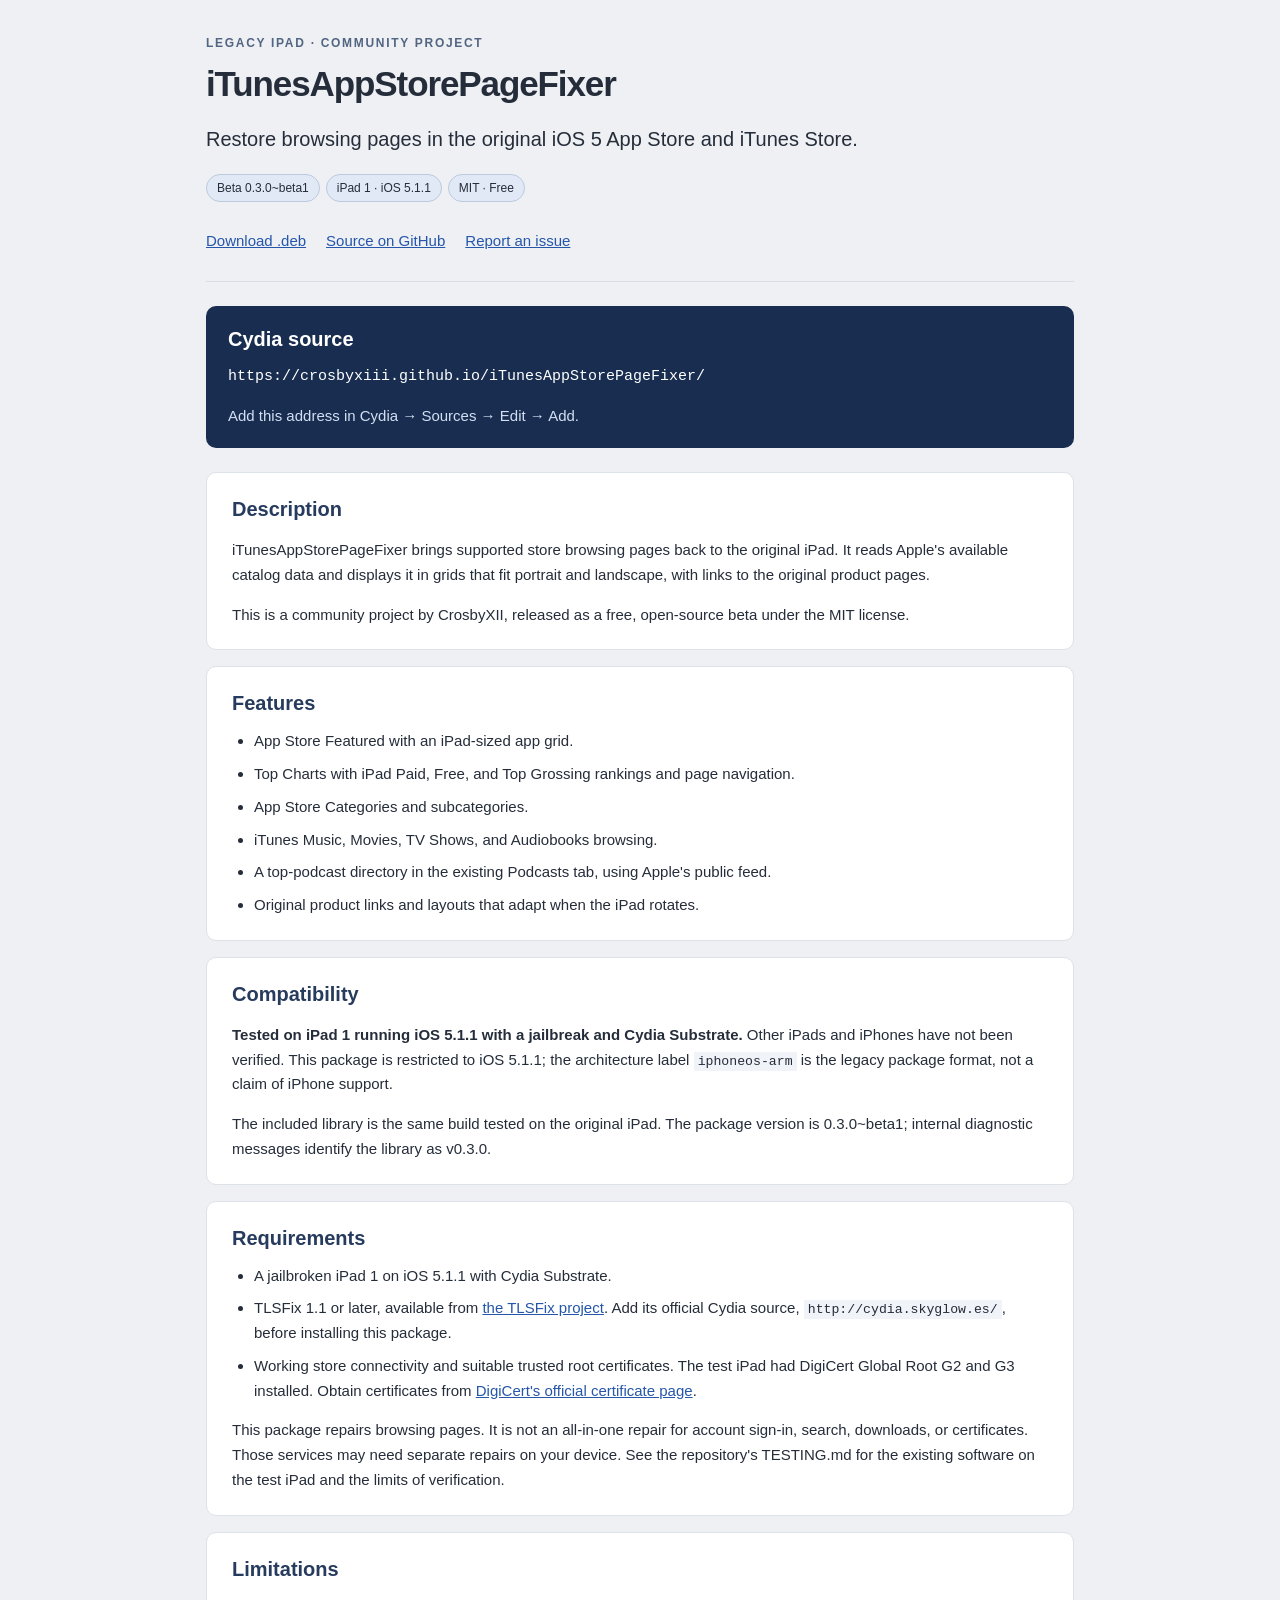
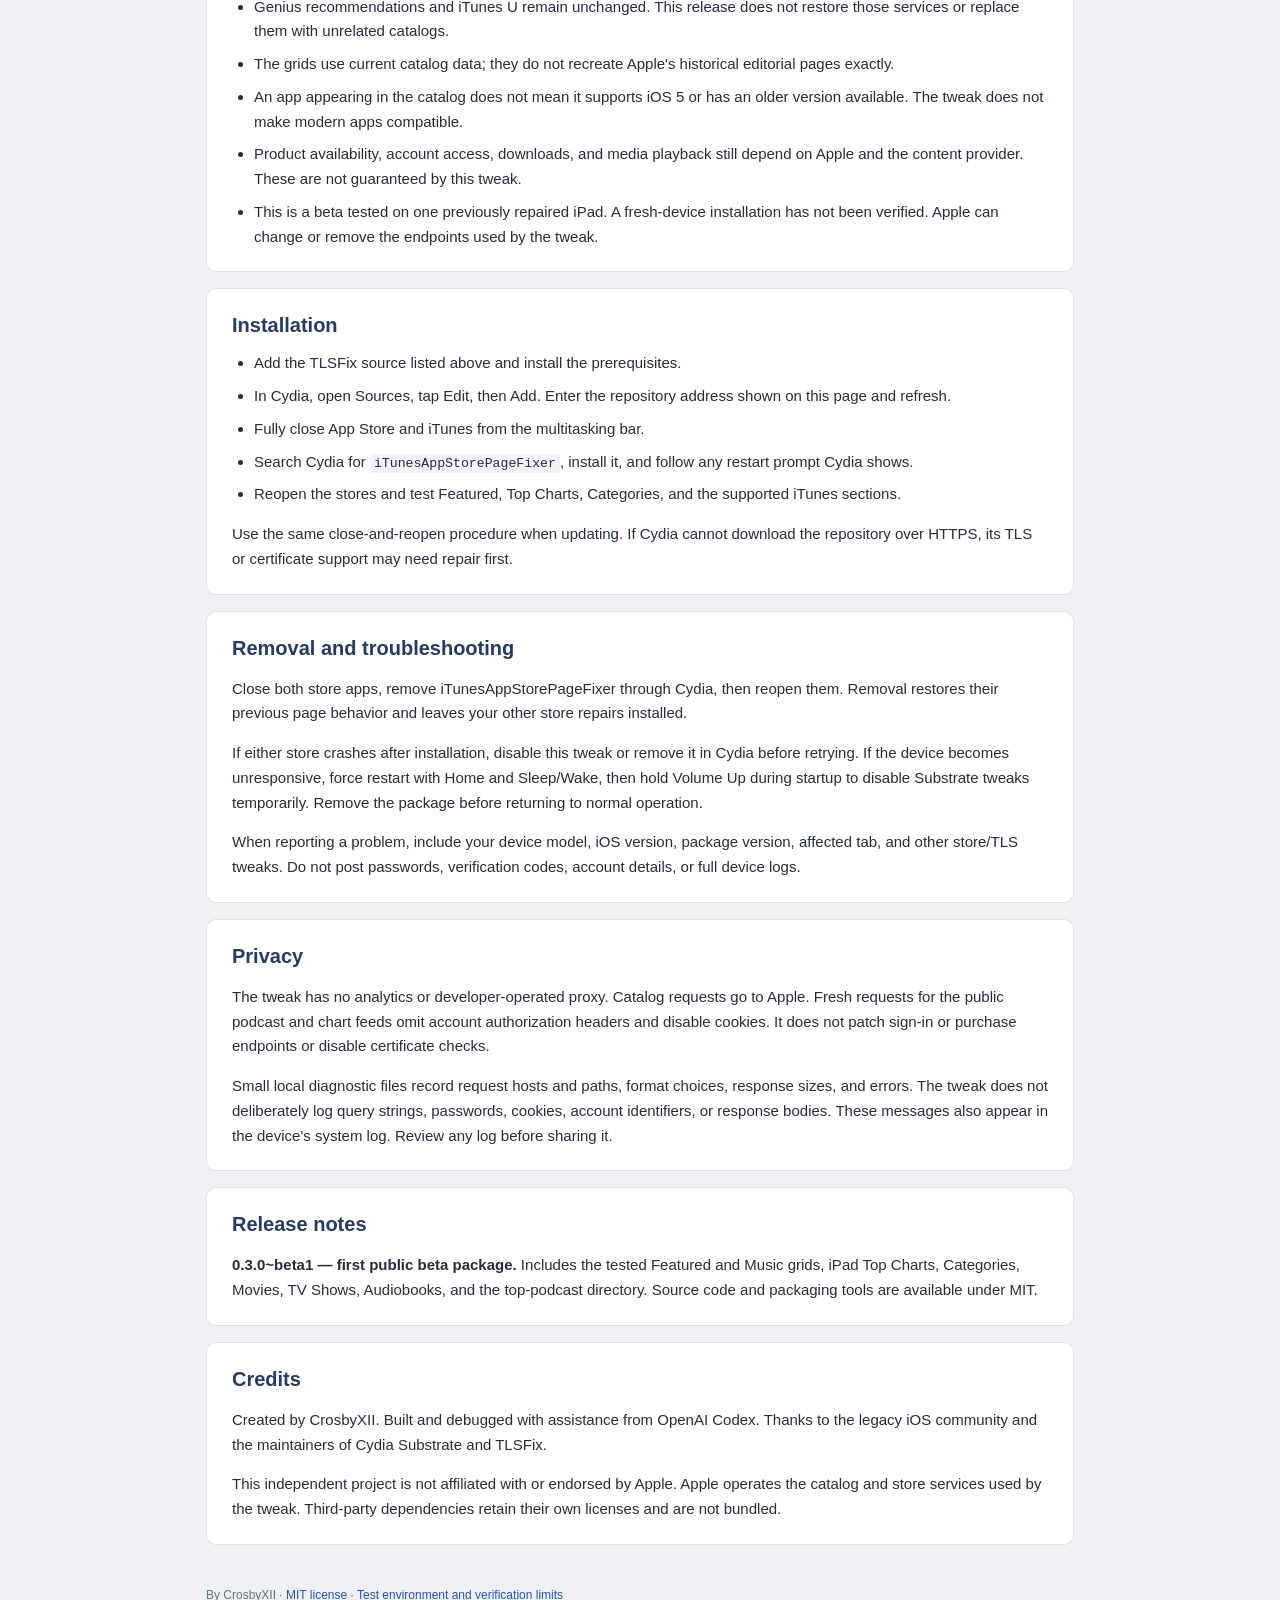
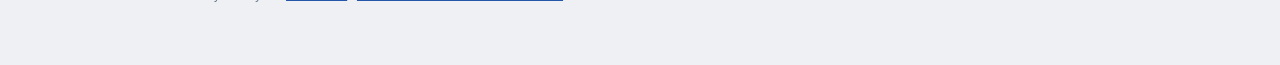
==== docs/index.html @ 2039bd09 "Release iTunesAppStorePageFixer 0.3.0 beta 1" ====
<!DOCTYPE html>
<html lang="en"><head><meta charset="utf-8"><meta name="viewport" content="width=device-width,initial-scale=1">
<meta name="description" content="Restore browsing pages in the original iOS 5 App Store and iTunes Store.">
<title>iTunesAppStorePageFixer</title><link rel="stylesheet" href="style.css"></head>
<body><main class="wrap"><header><div class="kicker">Legacy iPad · Community project</div>
<h1>iTunesAppStorePageFixer</h1><p class="lead">Restore browsing pages in the original iOS 5 App Store and iTunes Store.</p>
<span class="badge">Beta 0.3.0~beta1</span><span class="badge">iPad 1 · iOS 5.1.1</span><span class="badge">MIT · Free</span>
<p class="links"><a href="debs/io.github.crosbyxii.itunesappstorepagefixer_0.3.0~beta1_iphoneos-arm.deb">Download .deb</a><a href="https://github.com/CrosbyXIII/iTunesAppStorePageFixer">Source on GitHub</a><a href="https://github.com/CrosbyXIII/iTunesAppStorePageFixer/issues">Report an issue</a></p></header>
<div class="repo"><h2>Cydia source</h2><code>https://crosbyxiii.github.io/iTunesAppStorePageFixer/</code><p>Add this address in Cydia → Sources → Edit → Add.</p></div>
<section id="description"><h2>Description</h2><p>iTunesAppStorePageFixer brings supported store browsing pages back to the original iPad. It reads Apple&#x27;s available catalog data and displays it in grids that fit portrait and landscape, with links to the original product pages.</p>
<p>This is a community project by CrosbyXII, released as a free, open-source beta under the MIT license.</p></section>
<section id="features"><h2>Features</h2><ul><li>App Store Featured with an iPad-sized app grid.</li><li>Top Charts with iPad Paid, Free, and Top Grossing rankings and page navigation.</li><li>App Store Categories and subcategories.</li><li>iTunes Music, Movies, TV Shows, and Audiobooks browsing.</li><li>A top-podcast directory in the existing Podcasts tab, using Apple&#x27;s public feed.</li><li>Original product links and layouts that adapt when the iPad rotates.</li></ul></section>
<section id="compatibility"><h2>Compatibility</h2><p><strong>Tested on iPad 1 running iOS 5.1.1 with a jailbreak and Cydia Substrate.</strong> Other iPads and iPhones have not been verified. This package is restricted to iOS 5.1.1; the architecture label <code>iphoneos-arm</code> is the legacy package format, not a claim of iPhone support.</p>
<p>The included library is the same build tested on the original iPad. The package version is 0.3.0~beta1; internal diagnostic messages identify the library as v0.3.0.</p></section>
<section id="requirements"><h2>Requirements</h2><ul><li>A jailbroken iPad 1 on iOS 5.1.1 with Cydia Substrate.</li><li>TLSFix 1.1 or later, available from <a href="https://github.com/nfzerox/TLSFix">the TLSFix project</a>. Add its official Cydia source, <code>http://cydia.skyglow.es/</code>, before installing this package.</li><li>Working store connectivity and suitable trusted root certificates. The test iPad had DigiCert Global Root G2 and G3 installed. Obtain certificates from <a href="https://knowledge.digicert.com/general-information/digicert-trusted-root-authority-certificates">DigiCert&#x27;s official certificate page</a>.</li></ul>
<p>This package repairs browsing pages. It is not an all-in-one repair for account sign-in, search, downloads, or certificates. Those services may need separate repairs on your device. See the repository&#x27;s TESTING.md for the existing software on the test iPad and the limits of verification.</p></section>
<section id="limitations"><h2>Limitations</h2><ul><li>Genius recommendations and iTunes U remain unchanged. This release does not restore those services or replace them with unrelated catalogs.</li><li>The grids use current catalog data; they do not recreate Apple&#x27;s historical editorial pages exactly.</li><li>An app appearing in the catalog does not mean it supports iOS 5 or has an older version available. The tweak does not make modern apps compatible.</li><li>Product availability, account access, downloads, and media playback still depend on Apple and the content provider. These are not guaranteed by this tweak.</li><li>This is a beta tested on one previously repaired iPad. A fresh-device installation has not been verified. Apple can change or remove the endpoints used by the tweak.</li></ul></section>
<section id="installation"><h2>Installation</h2><ul><li>Add the TLSFix source listed above and install the prerequisites.</li><li>In Cydia, open Sources, tap Edit, then Add. Enter the repository address shown on this page and refresh.</li><li>Fully close App Store and iTunes from the multitasking bar.</li><li>Search Cydia for <code>iTunesAppStorePageFixer</code>, install it, and follow any restart prompt Cydia shows.</li><li>Reopen the stores and test Featured, Top Charts, Categories, and the supported iTunes sections.</li></ul>
<p>Use the same close-and-reopen procedure when updating. If Cydia cannot download the repository over HTTPS, its TLS or certificate support may need repair first.</p></section>
<section id="removal-and-troubleshooting"><h2>Removal and troubleshooting</h2><p>Close both store apps, remove iTunesAppStorePageFixer through Cydia, then reopen them. Removal restores their previous page behavior and leaves your other store repairs installed.</p>
<p>If either store crashes after installation, disable this tweak or remove it in Cydia before retrying. If the device becomes unresponsive, force restart with Home and Sleep/Wake, then hold Volume Up during startup to disable Substrate tweaks temporarily. Remove the package before returning to normal operation.</p>
<p>When reporting a problem, include your device model, iOS version, package version, affected tab, and other store/TLS tweaks. Do not post passwords, verification codes, account details, or full device logs.</p></section>
<section id="privacy"><h2>Privacy</h2><p>The tweak has no analytics or developer-operated proxy. Catalog requests go to Apple. Fresh requests for the public podcast and chart feeds omit account authorization headers and disable cookies. It does not patch sign-in or purchase endpoints or disable certificate checks.</p>
<p>Small local diagnostic files record request hosts and paths, format choices, response sizes, and errors. The tweak does not deliberately log query strings, passwords, cookies, account identifiers, or response bodies. These messages also appear in the device&#x27;s system log. Review any log before sharing it.</p></section>
<section id="release-notes"><h2>Release notes</h2><p><strong>0.3.0~beta1 — first public beta package.</strong> Includes the tested Featured and Music grids, iPad Top Charts, Categories, Movies, TV Shows, Audiobooks, and the top-podcast directory. Source code and packaging tools are available under MIT.</p></section>
<section id="credits"><h2>Credits</h2><p>Created by CrosbyXII. Built and debugged with assistance from OpenAI Codex. Thanks to the legacy iOS community and the maintainers of Cydia Substrate and TLSFix.</p>
<p>This independent project is not affiliated with or endorsed by Apple. Apple operates the catalog and store services used by the tweak. Third-party dependencies retain their own licenses and are not bundled.</p></section><footer>By CrosbyXII · <a href="LICENSE.txt">MIT license</a> · <a href="https://github.com/CrosbyXIII/iTunesAppStorePageFixer/blob/main/TESTING.md">Test environment and verification limits</a></footer>
</main></body></html>
---- docs/style.css ----
*{-webkit-box-sizing:border-box;box-sizing:border-box}
html{background:#eef0f4;color:#252d3a;font-family:Helvetica,Arial,sans-serif;-webkit-text-size-adjust:100%}
body{margin:0}main,header,section,footer{display:block}a{color:#2556a9;text-decoration:underline}a:hover{color:#17356b}
.wrap{max-width:920px;margin:0 auto;padding:36px 26px}header{padding-bottom:24px;border-bottom:1px solid #d6dbe4}
.kicker{font-size:12px;font-weight:bold;letter-spacing:1.7px;color:#526581;text-transform:uppercase}
h1{font-size:35px;line-height:1.15;letter-spacing:-1.1px;margin:14px 0;word-wrap:break-word}
.lead{font-size:20px;line-height:1.5;max-width:710px}.badge{display:inline-block;font-size:12px;padding:6px 10px;border:1px solid #bbcadf;border-radius:14px;margin:0 6px 6px 0;background:#e1e9f6}
.links{line-height:2.2;margin:16px 0 0}.links a{display:inline-block;margin-right:20px}
.repo{padding:19px 22px;margin:24px 0;background:#182d50;color:#fff;border-radius:10px}.repo h2{color:#fff;margin-top:0}.repo p{margin-bottom:0;color:#d3dff3}
.repo code{display:block;font-size:15px;background:transparent;color:#fff;word-wrap:break-word;padding:0;line-height:1.6}
section{background:#fff;border:1px solid #dde1e8;border-radius:10px;padding:22px 25px;margin:16px 0}
h2{font-size:20px;line-height:1.4;margin:0 0 12px;color:#263b5d}p,li{font-size:15px;line-height:1.65}p:first-child{margin-top:0}p:last-child{margin-bottom:0}ul{margin:0;padding-left:22px}li+li{margin-top:8px}
code{font-family:Menlo,Consolas,monospace;font-size:.88em;background:#f0f3f8;padding:2px 4px;word-wrap:break-word}footer{font-size:12px;line-height:1.7;color:#657187;padding:24px 0}
@media(max-width:520px){.wrap{padding:24px 15px}h1{font-size:27px;letter-spacing:-.7px}.lead{font-size:18px}section{padding:20px 18px}.repo{padding:18px}.repo code{font-size:13px}}
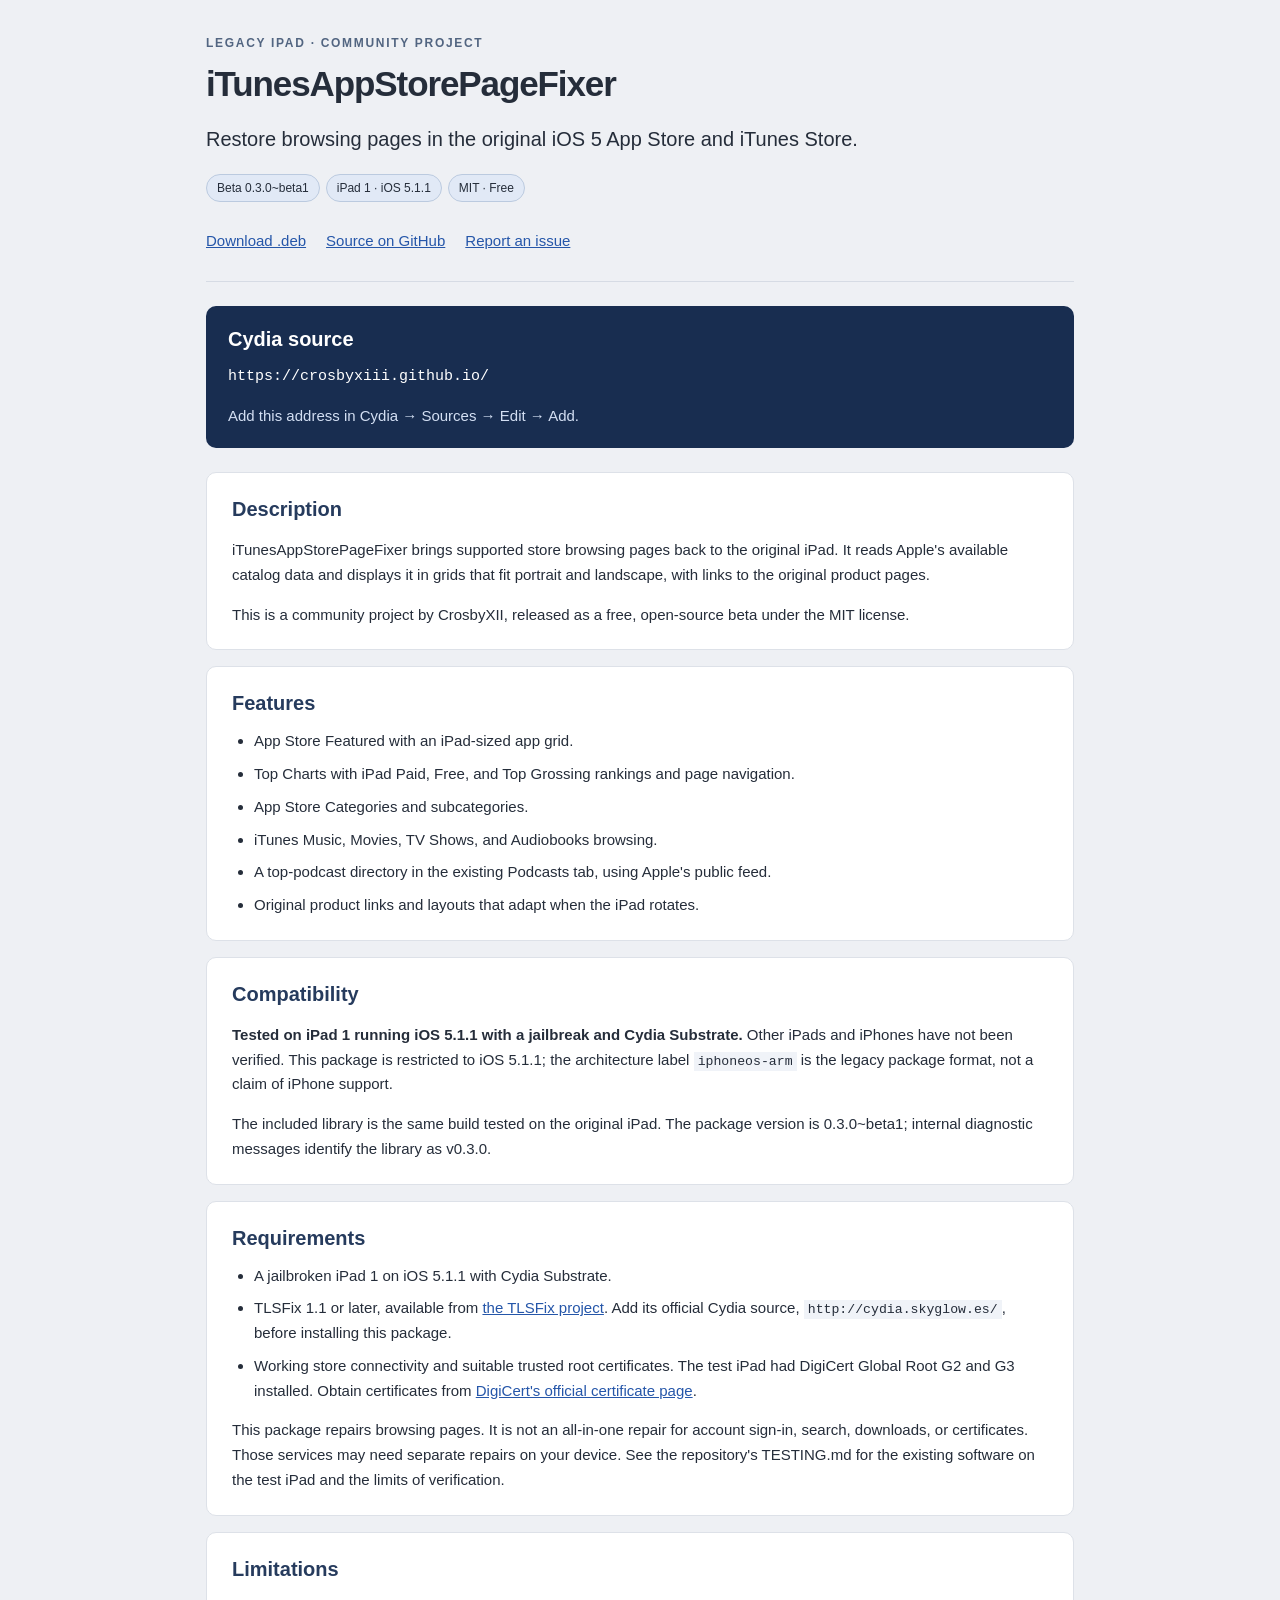
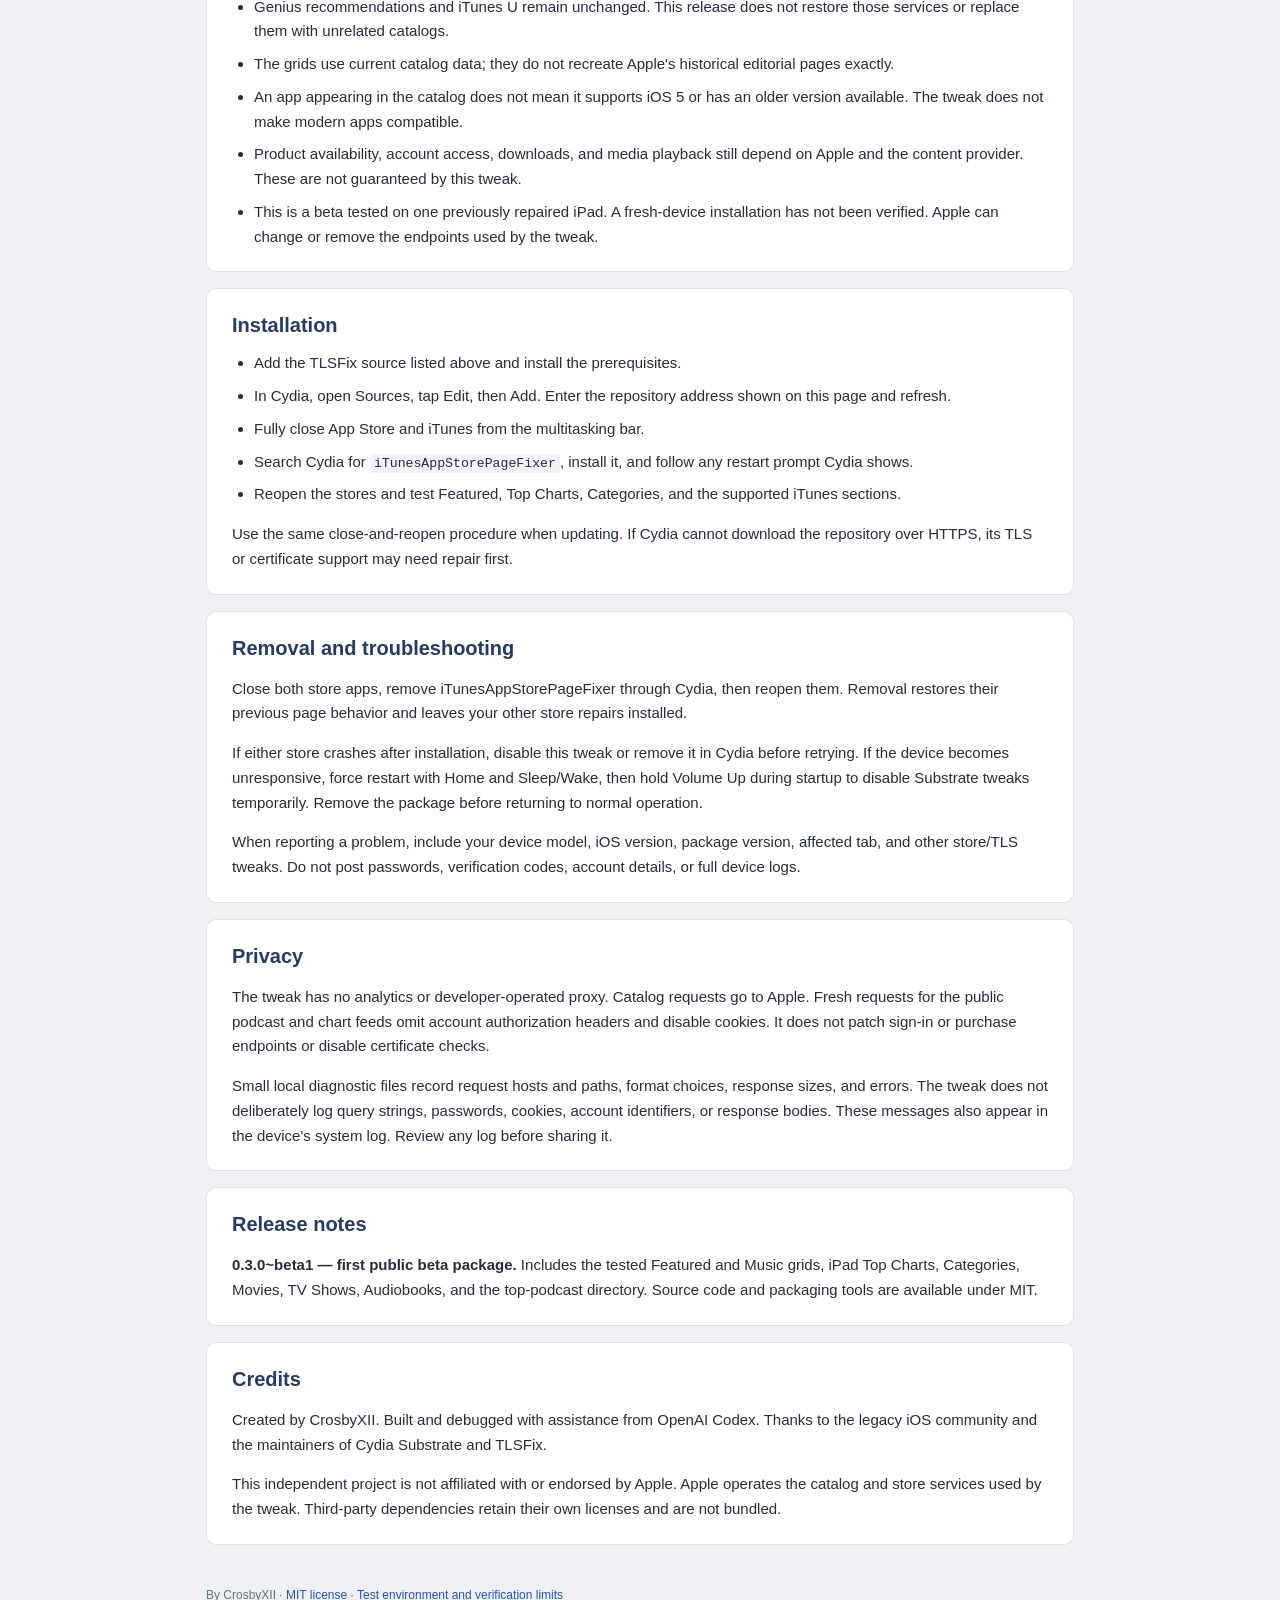
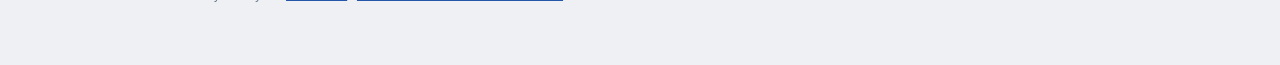
==== commit 1acfaa19: "Recommend the general CrosbyXII Cydia source" ====
--- a/docs/index.html
+++ b/docs/index.html
@@ -6,7 +6,7 @@
 <h1>iTunesAppStorePageFixer</h1><p class="lead">Restore browsing pages in the original iOS 5 App Store and iTunes Store.</p>
 <span class="badge">Beta 0.3.0~beta1</span><span class="badge">iPad 1 · iOS 5.1.1</span><span class="badge">MIT · Free</span>
 <p class="links"><a href="debs/io.github.crosbyxii.itunesappstorepagefixer_0.3.0~beta1_iphoneos-arm.deb">Download .deb</a><a href="https://github.com/CrosbyXIII/iTunesAppStorePageFixer">Source on GitHub</a><a href="https://github.com/CrosbyXIII/iTunesAppStorePageFixer/issues">Report an issue</a></p></header>
-<div class="repo"><h2>Cydia source</h2><code>https://crosbyxiii.github.io/iTunesAppStorePageFixer/</code><p>Add this address in Cydia → Sources → Edit → Add.</p></div>
+<div class="repo"><h2>Cydia source</h2><code>https://crosbyxiii.github.io/</code><p>Add this address in Cydia → Sources → Edit → Add.</p></div>
 <section id="description"><h2>Description</h2><p>iTunesAppStorePageFixer brings supported store browsing pages back to the original iPad. It reads Apple&#x27;s available catalog data and displays it in grids that fit portrait and landscape, with links to the original product pages.</p>
 <p>This is a community project by CrosbyXII, released as a free, open-source beta under the MIT license.</p></section>
 <section id="features"><h2>Features</h2><ul><li>App Store Featured with an iPad-sized app grid.</li><li>Top Charts with iPad Paid, Free, and Top Grossing rankings and page navigation.</li><li>App Store Categories and subcategories.</li><li>iTunes Music, Movies, TV Shows, and Audiobooks browsing.</li><li>A top-podcast directory in the existing Podcasts tab, using Apple&#x27;s public feed.</li><li>Original product links and layouts that adapt when the iPad rotates.</li></ul></section>
